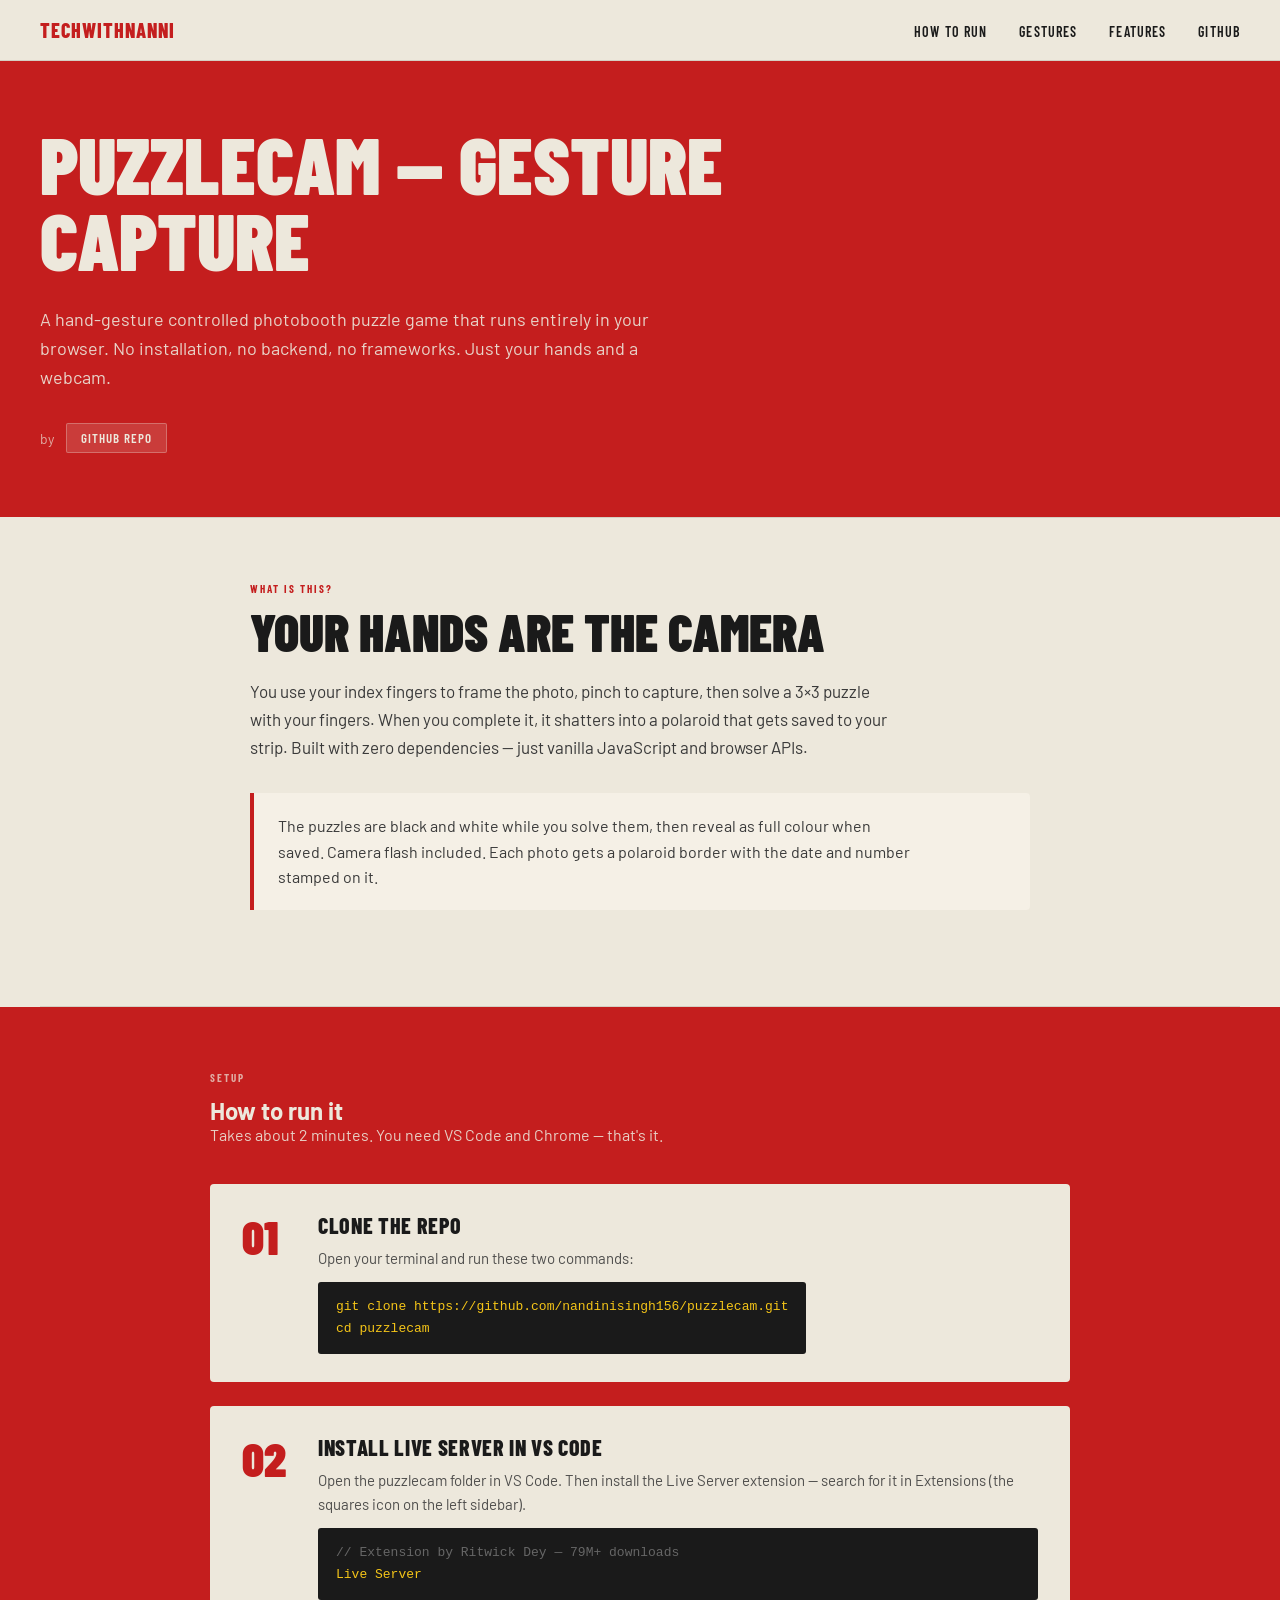
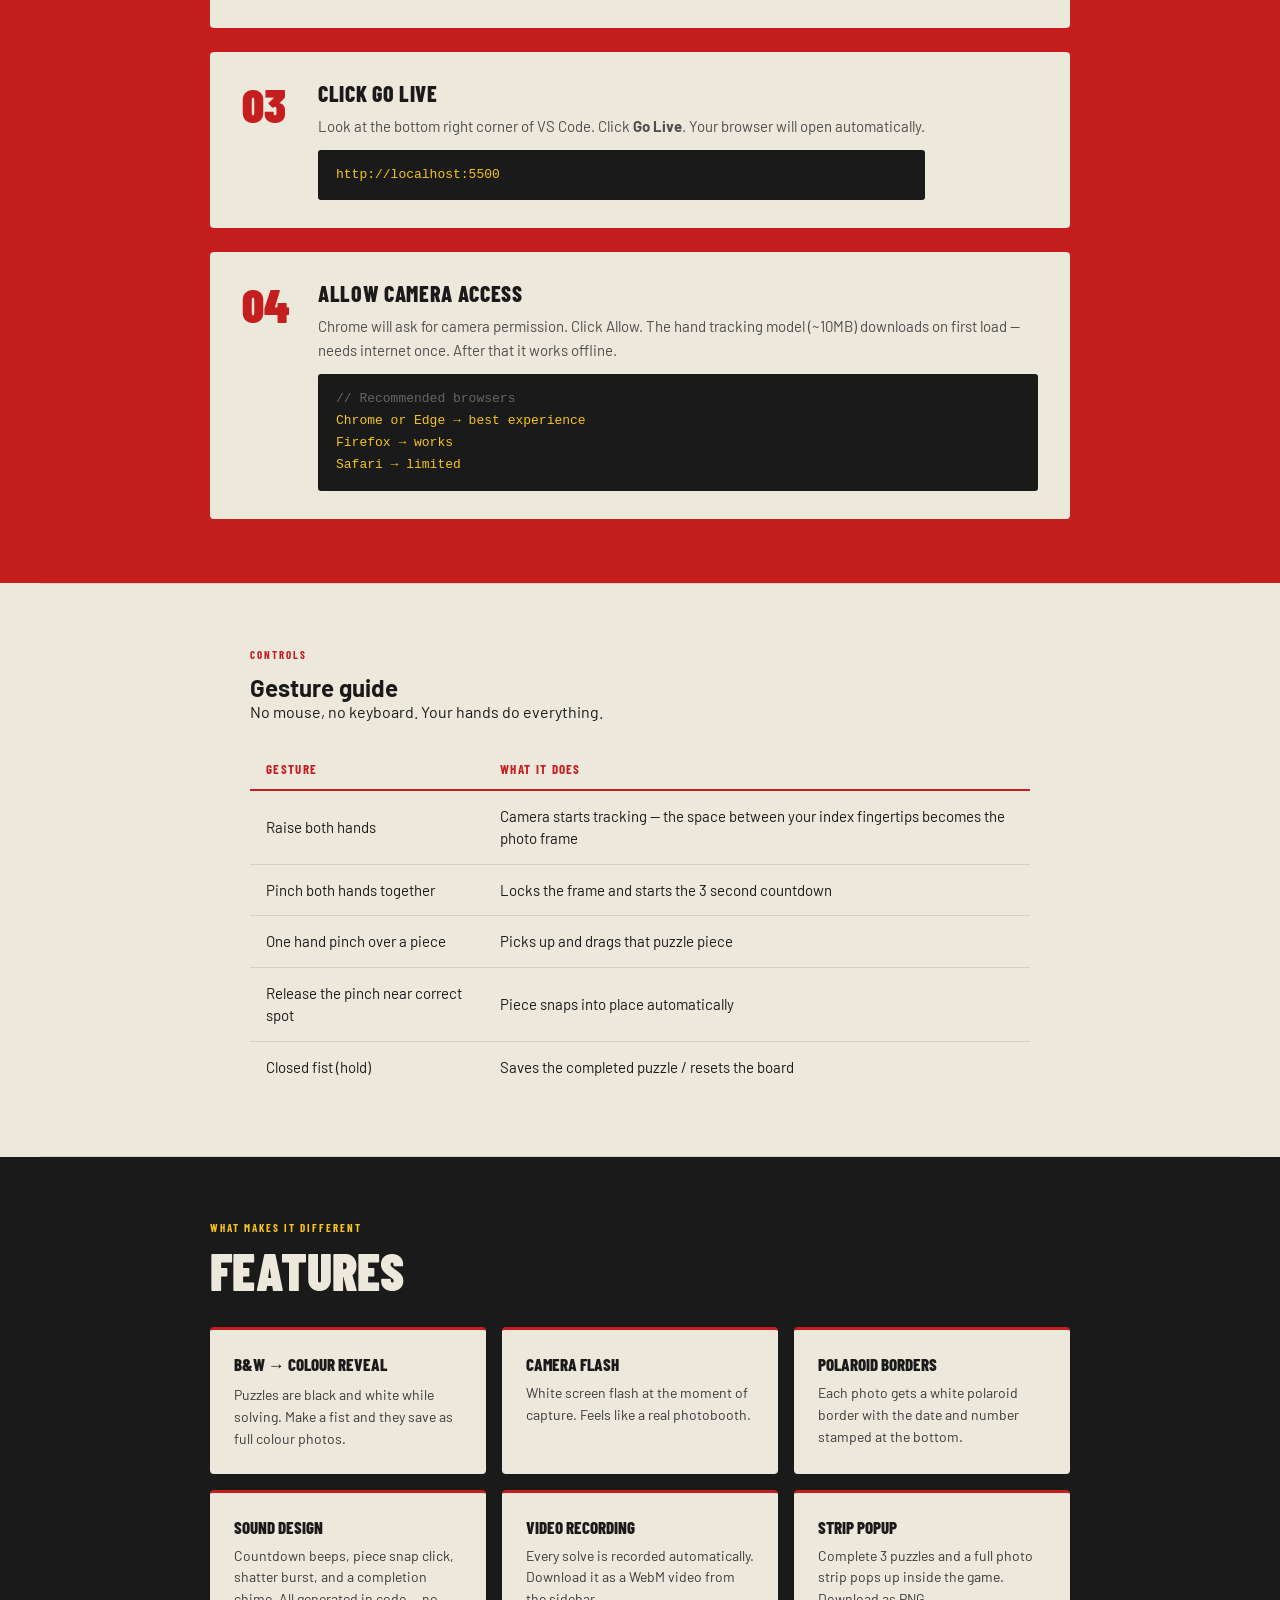
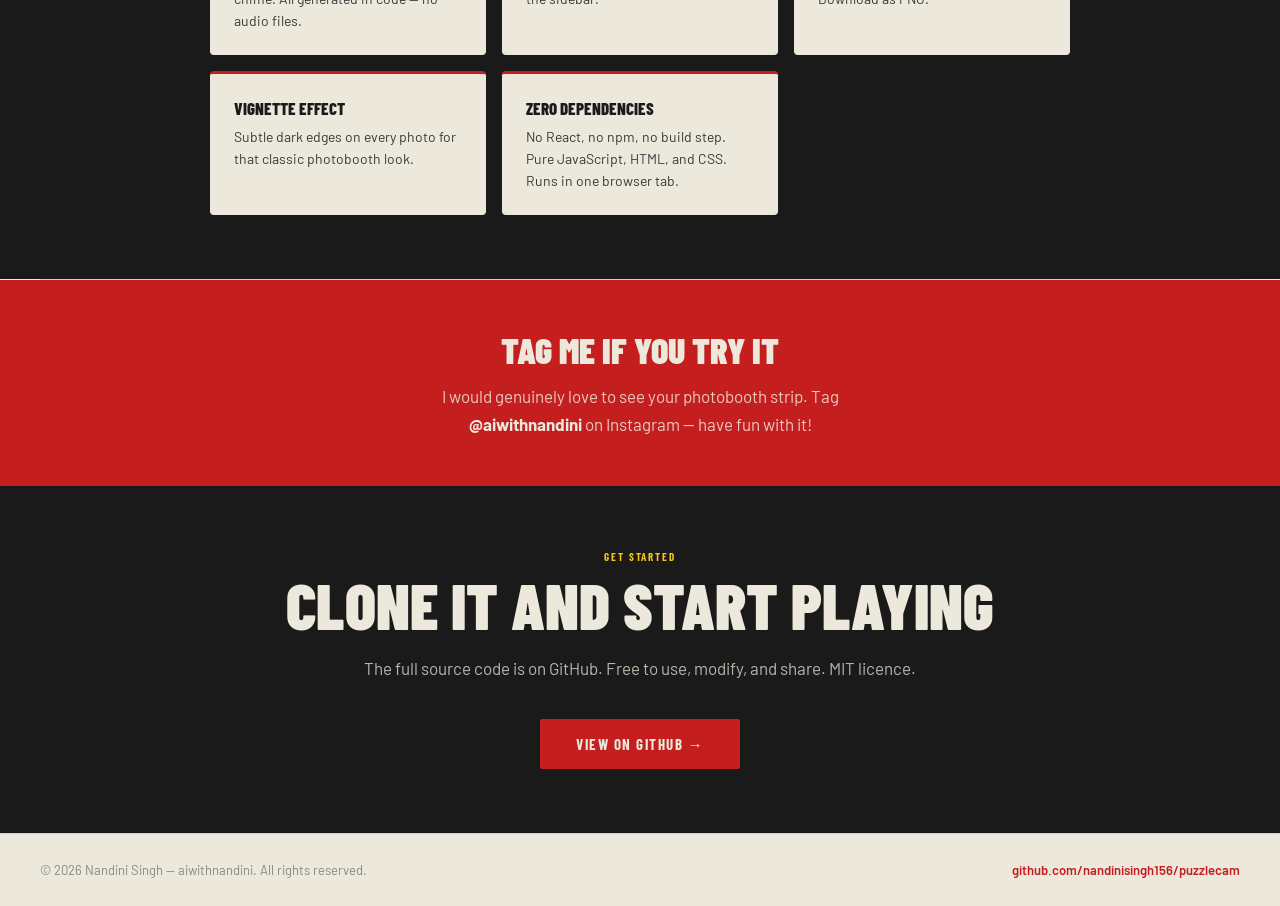
==== guide.html @ 23d691db "Initial commit" ====
<!DOCTYPE html>
<html lang="en">
<head>
<meta charset="UTF-8" />
<meta name="viewport" content="width=device-width, initial-scale=1.0" />
<title>PuzzleCam Guide — aiwithunnati</title>
<link href="https://fonts.googleapis.com/css2?family=Barlow+Condensed:wght@400;600;700;800;900&family=Barlow:wght@400;500;600&display=swap" rel="stylesheet" />
<style>
* { margin: 0; padding: 0; box-sizing: border-box; }

body {
  background: #EDE8DC;
  font-family: 'Barlow', sans-serif;
  color: #1a1a1a;
}

nav {
  background: #EDE8DC;
  border-bottom: 1px solid #d4cfc3;
  padding: 18px 40px;
  display: flex;
  align-items: center;
  justify-content: space-between;
}

.nav-brand {
  font-family: 'Barlow Condensed', sans-serif;
  font-weight: 800;
  font-size: 20px;
  letter-spacing: 0.05em;
  color: #C41E1E;
  text-transform: uppercase;
}

.nav-links {
  display: flex;
  gap: 32px;
  list-style: none;
}

.nav-links a {
  font-family: 'Barlow Condensed', sans-serif;
  font-weight: 600;
  font-size: 14px;
  letter-spacing: 0.08em;
  text-transform: uppercase;
  color: #1a1a1a;
  text-decoration: none;
}

.nav-links a:hover { color: #C41E1E; }

.hero {
  background: #C41E1E;
  padding: 64px 40px;
  color: #EDE8DC;
}

.hero-label {
  font-family: 'Barlow Condensed', sans-serif;
  font-size: 13px;
  font-weight: 600;
  letter-spacing: 0.15em;
  text-transform: uppercase;
  color: #EDE8DC;
  opacity: 0.7;
  margin-bottom: 16px;
}

.hero h1 {
  font-family: 'Barlow Condensed', sans-serif;
  font-weight: 900;
  font-size: clamp(48px, 8vw, 80px);
  line-height: 0.95;
  text-transform: uppercase;
  color: #EDE8DC;
  max-width: 800px;
  margin-bottom: 28px;
}

.hero p {
  font-size: 18px;
  line-height: 1.6;
  max-width: 620px;
  color: #EDE8DC;
  opacity: 0.9;
}

.by-line {
  margin-top: 32px;
  display: flex;
  align-items: center;
  gap: 12px;
  flex-wrap: wrap;
}

.by-line span {
  font-size: 14px;
  opacity: 0.7;
}

.tag {
  display: inline-flex;
  align-items: center;
  gap: 6px;
  background: rgba(237,232,220,0.15);
  border: 1px solid rgba(237,232,220,0.3);
  color: #EDE8DC;
  font-family: 'Barlow Condensed', sans-serif;
  font-weight: 600;
  font-size: 13px;
  letter-spacing: 0.08em;
  text-transform: uppercase;
  padding: 6px 14px;
  border-radius: 2px;
  text-decoration: none;
}

.tag:hover { background: rgba(237,232,220,0.25); }

.section {
  padding: 64px 40px;
  max-width: 860px;
  margin: 0 auto;
}

.section-label {
  font-family: 'Barlow Condensed', sans-serif;
  font-size: 11px;
  font-weight: 700;
  letter-spacing: 0.18em;
  text-transform: uppercase;
  color: #C41E1E;
  margin-bottom: 12px;
}

.section h2 {
  font-family: 'Barlow Condensed', sans-serif;
  font-weight: 900;
  font-size: clamp(32px, 5vw, 52px);
  text-transform: uppercase;
  line-height: 0.95;
  margin-bottom: 20px;
}

.section p {
  font-size: 17px;
  line-height: 1.65;
  color: #3a3a3a;
  max-width: 640px;
}

.callout {
  background: #f5f0e6;
  border-left: 4px solid #C41E1E;
  padding: 20px 24px;
  margin: 32px 0;
  border-radius: 0 4px 4px 0;
}

.callout p {
  font-size: 16px;
  color: #3a3a3a;
  line-height: 1.6;
}

.divider { border: none; border-top: 1px solid #d4cfc3; margin: 0 40px; }

.red-section {
  background: #C41E1E;
  padding: 64px 40px;
}

.red-section .section-label { color: #EDE8DC; opacity: 0.7; }
.red-section h2 { color: #EDE8DC; }
.red-section p { color: #EDE8DC; opacity: 0.88; }

.steps {
  margin-top: 40px;
  display: flex;
  flex-direction: column;
  gap: 24px;
  max-width: 860px;
  margin-left: auto;
  margin-right: auto;
}

.step-card {
  background: #EDE8DC;
  padding: 28px 32px;
  border-radius: 4px;
  display: flex;
  gap: 24px;
  align-items: flex-start;
}

.step-number {
  font-family: 'Barlow Condensed', sans-serif;
  font-weight: 900;
  font-size: 48px;
  color: #C41E1E;
  line-height: 1;
  flex-shrink: 0;
  width: 52px;
}

.step-content h3 {
  font-family: 'Barlow Condensed', sans-serif;
  font-weight: 800;
  font-size: 22px;
  text-transform: uppercase;
  letter-spacing: 0.03em;
  margin-bottom: 8px;
}

.step-content p {
  font-size: 15px;
  line-height: 1.6;
  color: #3a3a3a;
  margin-bottom: 12px;
}

.code-block {
  background: #1a1a1a;
  color: #f5c518;
  font-family: 'Courier New', monospace;
  font-size: 13px;
  padding: 14px 18px;
  border-radius: 3px;
  line-height: 1.7;
  overflow-x: auto;
  margin-top: 10px;
}

.code-block .comment { color: #666; }

.gestures-section {
  padding: 64px 40px;
  max-width: 860px;
  margin: 0 auto;
}

.gesture-table {
  width: 100%;
  border-collapse: collapse;
  margin-top: 28px;
}

.gesture-table th {
  font-family: 'Barlow Condensed', sans-serif;
  font-weight: 700;
  font-size: 13px;
  letter-spacing: 0.1em;
  text-transform: uppercase;
  color: #C41E1E;
  text-align: left;
  padding: 12px 16px;
  border-bottom: 2px solid #C41E1E;
}

.gesture-table td {
  font-size: 15px;
  padding: 14px 16px;
  border-bottom: 1px solid #d4cfc3;
  color: #1a1a1a;
  line-height: 1.5;
}

.gesture-table tr:last-child td { border-bottom: none; }
.gesture-table tr:hover td { background: rgba(196,30,30,0.04); }

.features-grid {
  display: grid;
  grid-template-columns: repeat(auto-fit, minmax(240px, 1fr));
  gap: 16px;
  margin-top: 32px;
  max-width: 860px;
  margin-left: auto;
  margin-right: auto;
}

.feature-card {
  background: #EDE8DC;
  padding: 24px;
  border-radius: 4px;
  border-top: 3px solid #C41E1E;
}

.feature-card h4 {
  font-family: 'Barlow Condensed', sans-serif;
  font-weight: 800;
  font-size: 17px;
  text-transform: uppercase;
  margin-bottom: 8px;
}

.feature-card p {
  font-size: 14px;
  color: #3a3a3a;
  line-height: 1.55;
}

.cta-section {
  background: #1a1a1a;
  padding: 64px 40px;
  text-align: center;
}

.cta-section .section-label { color: #f5c518; }

.cta-section h2 {
  font-family: 'Barlow Condensed', sans-serif;
  font-weight: 900;
  font-size: clamp(36px, 6vw, 64px);
  text-transform: uppercase;
  color: #EDE8DC;
  line-height: 0.95;
  margin-bottom: 20px;
}

.cta-section p {
  font-size: 17px;
  color: rgba(237,232,220,0.75);
  max-width: 560px;
  margin: 0 auto 36px;
  line-height: 1.6;
}

.btn {
  display: inline-block;
  font-family: 'Barlow Condensed', sans-serif;
  font-weight: 700;
  font-size: 15px;
  letter-spacing: 0.1em;
  text-transform: uppercase;
  padding: 16px 36px;
  border-radius: 2px;
  text-decoration: none;
  cursor: pointer;
  transition: opacity 0.15s;
}

.btn:hover { opacity: 0.88; }

.btn-red { background: #C41E1E; color: #EDE8DC; }
.btn-outline { background: transparent; color: #EDE8DC; border: 1.5px solid rgba(237,232,220,0.4); margin-left: 12px; }

.tag-me {
  background: #C41E1E;
  padding: 48px 40px;
  text-align: center;
}

.tag-me h3 {
  font-family: 'Barlow Condensed', sans-serif;
  font-weight: 900;
  font-size: 36px;
  text-transform: uppercase;
  color: #EDE8DC;
  margin-bottom: 12px;
}

.tag-me p {
  font-size: 17px;
  color: rgba(237,232,220,0.85);
  max-width: 480px;
  margin: 0 auto;
  line-height: 1.6;
}

.tag-me strong { color: #EDE8DC; }

footer {
  background: #EDE8DC;
  border-top: 1px solid #d4cfc3;
  padding: 28px 40px;
  display: flex;
  align-items: center;
  justify-content: space-between;
  flex-wrap: wrap;
  gap: 12px;
}

footer p {
  font-size: 13px;
  color: #888;
}

footer a {
  font-size: 13px;
  color: #C41E1E;
  text-decoration: none;
  font-weight: 600;
}

@media (max-width: 600px) {
  nav { padding: 16px 20px; }
  .nav-links { display: none; }
  .hero, .section, .red-section, .gestures-section, .cta-section, .tag-me { padding: 48px 20px; }
  .divider { margin: 0 20px; }
  .step-card { flex-direction: column; gap: 8px; }
  .step-number { font-size: 36px; }
  footer { padding: 24px 20px; }
  .btn-outline { margin-left: 0; margin-top: 12px; }
}
</style>
</head>
<body>

<nav>
  <div class="nav-brand">techwithnanni</div>
  <ul class="nav-links">
    <li><a href="#how-to-run">How to run</a></li>
    <li><a href="#gestures">Gestures</a></li>
    <li><a href="#features">Features</a></li>
    <li><a href="https://github.com/nandinisingh156/puzzlecam" target="_blank">GitHub</a></li>
  </ul>
</nav>

<section class="hero">
  <h1>PuzzleCam — Gesture Capture</h1>
  <p>A hand-gesture controlled photobooth puzzle game that runs entirely in your browser. No installation, no backend, no frameworks. Just your hands and a webcam.</p>
  <div class="by-line">
    <span>by</span>
    <a class="tag" href="https://github.com/nandinisingh156/puzzlecam" target="_blank">GitHub Repo</a>
  </div>
</section>

<hr class="divider" />

<div class="section">
  <div class="section-label">What is this?</div>
  <h2>Your hands are the camera</h2>
  <p>You use your index fingers to frame the photo, pinch to capture, then solve a 3×3 puzzle with your fingers. When you complete it, it shatters into a polaroid that gets saved to your strip. Built with zero dependencies — just vanilla JavaScript and browser APIs.</p>
  <div class="callout">
    <p>The puzzles are black and white while you solve them, then reveal as full colour when saved. Camera flash included. Each photo gets a polaroid border with the date and number stamped on it.</p>
  </div>
</div>

<hr class="divider" />

<section class="red-section" id="how-to-run">
  <div style="max-width: 860px; margin: 0 auto;">
    <div class="section-label">Setup</div>
    <h2>How to run it</h2>
    <p>Takes about 2 minutes. You need VS Code and Chrome — that's it.</p>
  </div>

  <div class="steps">

    <div class="step-card">
      <div class="step-number">01</div>
      <div class="step-content">
        <h3>Clone the repo</h3>
        <p>Open your terminal and run these two commands:</p>
        <div class="code-block">git clone https://github.com/nandinisingh156/puzzlecam.git<br>cd puzzlecam</div>
      </div>
    </div>

    <div class="step-card">
      <div class="step-number">02</div>
      <div class="step-content">
        <h3>Install Live Server in VS Code</h3>
        <p>Open the puzzlecam folder in VS Code. Then install the Live Server extension — search for it in Extensions (the squares icon on the left sidebar).</p>
        <div class="code-block"><span class="comment">// Extension by Ritwick Dey — 79M+ downloads</span><br>Live Server</div>
      </div>
    </div>

    <div class="step-card">
      <div class="step-number">03</div>
      <div class="step-content">
        <h3>Click Go Live</h3>
        <p>Look at the bottom right corner of VS Code. Click <strong>Go Live</strong>. Your browser will open automatically.</p>
        <div class="code-block">http://localhost:5500</div>
      </div>
    </div>

    <div class="step-card">
      <div class="step-number">04</div>
      <div class="step-content">
        <h3>Allow camera access</h3>
        <p>Chrome will ask for camera permission. Click Allow. The hand tracking model (~10MB) downloads on first load — needs internet once. After that it works offline.</p>
        <div class="code-block"><span class="comment">// Recommended browsers</span><br>Chrome or Edge → best experience<br>Firefox → works<br>Safari → limited</div>
      </div>
    </div>

  </div>
</section>

<hr class="divider" />

<section class="gestures-section" id="gestures">
  <div class="section-label">Controls</div>
  <h2>Gesture guide</h2>
  <p>No mouse, no keyboard. Your hands do everything.</p>

  <table class="gesture-table">
    <thead>
      <tr>
        <th>Gesture</th>
        <th>What it does</th>
      </tr>
    </thead>
    <tbody>
      <tr>
        <td>Raise both hands</td>
        <td>Camera starts tracking — the space between your index fingertips becomes the photo frame</td>
      </tr>
      <tr>
        <td>Pinch both hands together</td>
        <td>Locks the frame and starts the 3 second countdown</td>
      </tr>
      <tr>
        <td>One hand pinch over a piece</td>
        <td>Picks up and drags that puzzle piece</td>
      </tr>
      <tr>
        <td>Release the pinch near correct spot</td>
        <td>Piece snaps into place automatically</td>
      </tr>
      <tr>
        <td>Closed fist (hold)</td>
        <td>Saves the completed puzzle / resets the board</td>
      </tr>
    </tbody>
  </table>
</section>

<hr class="divider" />

<section style="background: #1a1a1a; padding: 64px 40px;" id="features">
  <div style="max-width: 860px; margin: 0 auto;">
    <div class="section-label" style="color: #f5c518;">What makes it different</div>
    <h2 style="color: #EDE8DC; font-family: 'Barlow Condensed', sans-serif; font-weight: 900; font-size: clamp(32px, 5vw, 52px); text-transform: uppercase; line-height: 0.95; margin-bottom: 8px;">Features</h2>
  </div>
  <div class="features-grid">
    <div class="feature-card">
      <h4>B&W → Colour reveal</h4>
      <p>Puzzles are black and white while solving. Make a fist and they save as full colour photos.</p>
    </div>
    <div class="feature-card">
      <h4>Camera flash</h4>
      <p>White screen flash at the moment of capture. Feels like a real photobooth.</p>
    </div>
    <div class="feature-card">
      <h4>Polaroid borders</h4>
      <p>Each photo gets a white polaroid border with the date and number stamped at the bottom.</p>
    </div>
    <div class="feature-card">
      <h4>Sound design</h4>
      <p>Countdown beeps, piece snap click, shatter burst, and a completion chime. All generated in code — no audio files.</p>
    </div>
    <div class="feature-card">
      <h4>Video recording</h4>
      <p>Every solve is recorded automatically. Download it as a WebM video from the sidebar.</p>
    </div>
    <div class="feature-card">
      <h4>Strip popup</h4>
      <p>Complete 3 puzzles and a full photo strip pops up inside the game. Download as PNG.</p>
    </div>
    <div class="feature-card">
      <h4>Vignette effect</h4>
      <p>Subtle dark edges on every photo for that classic photobooth look.</p>
    </div>
    <div class="feature-card">
      <h4>Zero dependencies</h4>
      <p>No React, no npm, no build step. Pure JavaScript, HTML, and CSS. Runs in one browser tab.</p>
    </div>
  </div>
</section>

<hr class="divider" />

<section class="tag-me">
  <h3>Tag me if you try it</h3>
  <p>I would genuinely love to see your photobooth strip. Tag <strong>@aiwithnandini</strong> on Instagram — have fun with it!</p>
</section>

<section class="cta-section">
  <div class="section-label">Get started</div>
  <h2>Clone it and start playing</h2>
  <p>The full source code is on GitHub. Free to use, modify, and share. MIT licence.</p>
  <div>
    <a class="btn btn-red" href="https://github.com/nandinisingh156/puzzlecam" target="_blank">View on GitHub →</a>
  </div>
</section>

<footer>
  <p>© 2026 Nandini Singh — aiwithnandini. All rights reserved.</p>
  <a href="https://github.com/nandinisingh156/puzzlecam" target="_blank">github.com/nandinisingh156/puzzlecam</a>
</footer>

</body>
</html>
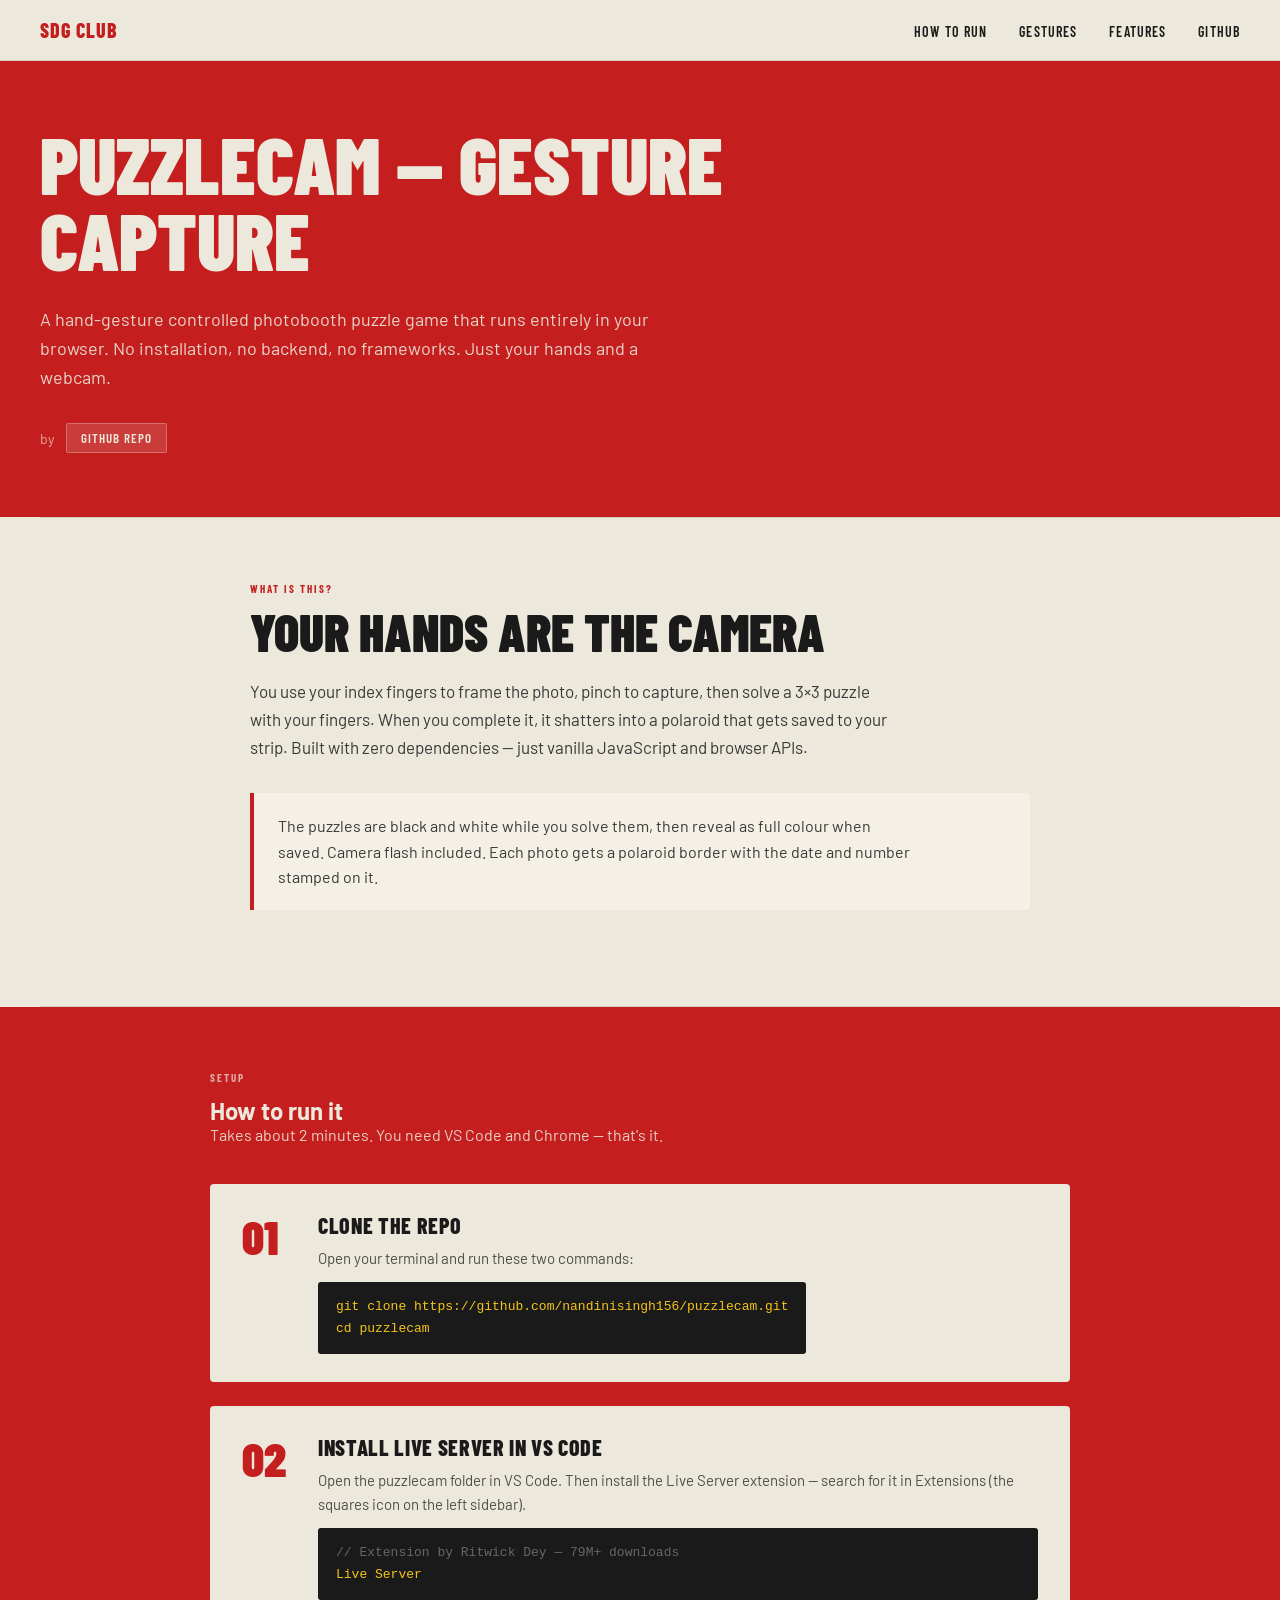
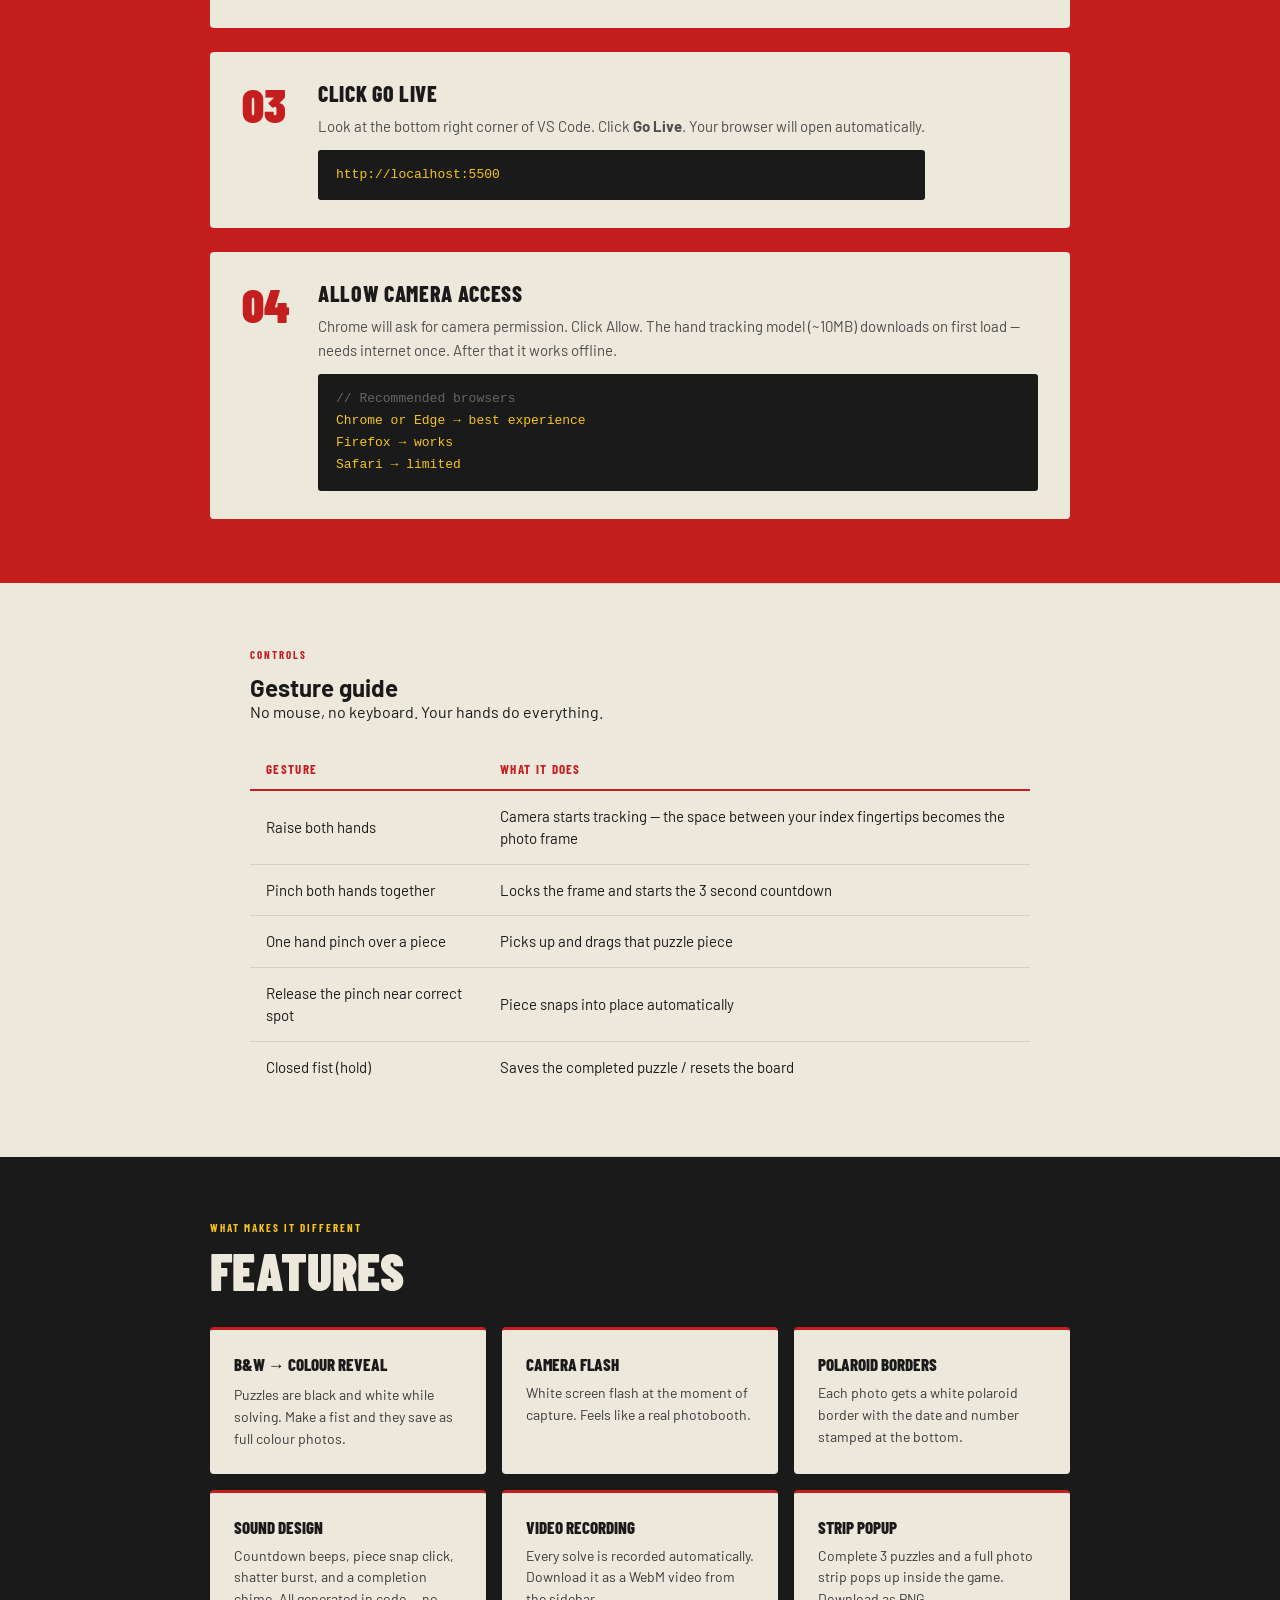
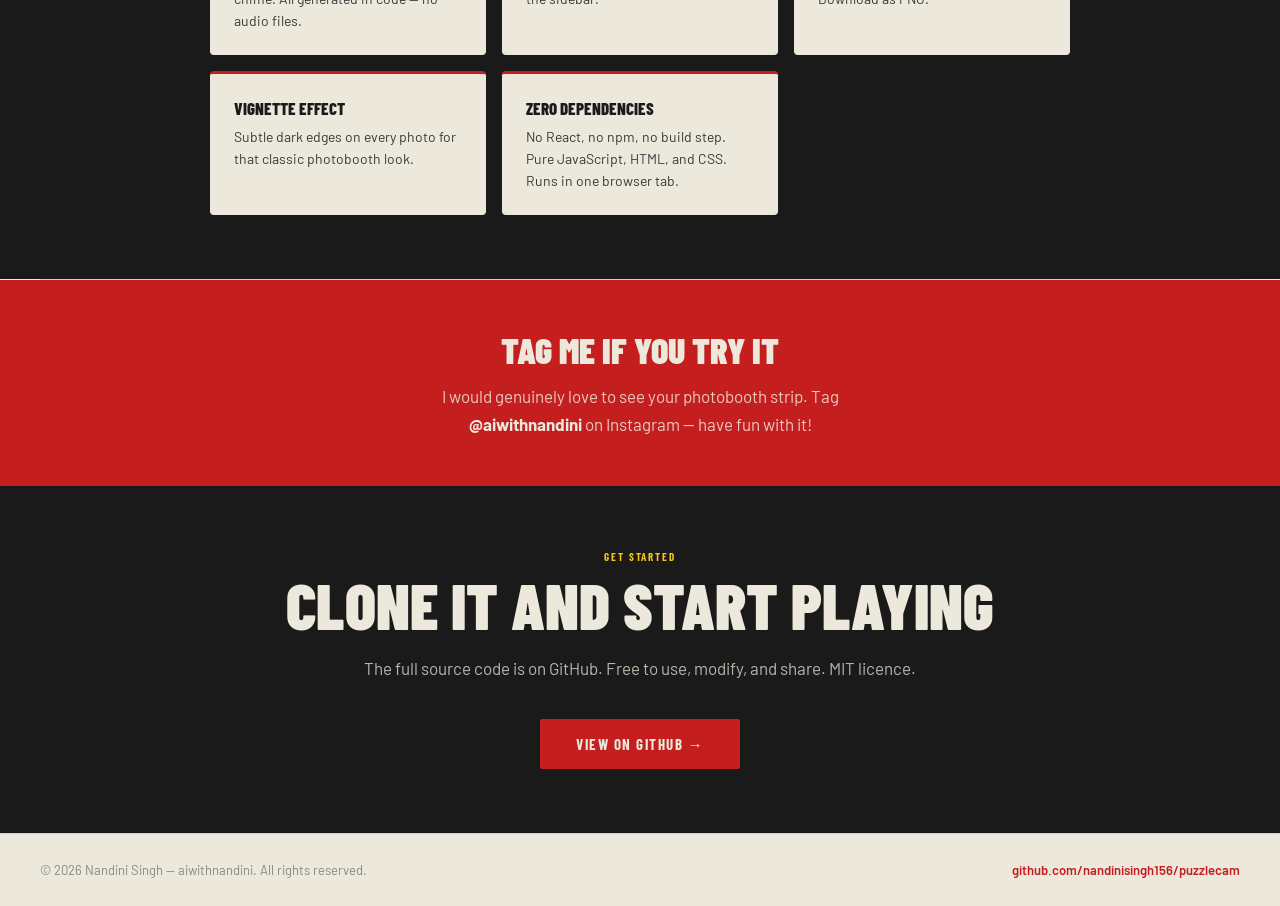
==== commit c9156ac8: "Name change" ====
--- a/guide.html
+++ b/guide.html
@@ -408,7 +408,7 @@
 <body>
 
 <nav>
-  <div class="nav-brand">techwithnanni</div>
+  <div class="nav-brand">SDG CLUB</div>
   <ul class="nav-links">
     <li><a href="#how-to-run">How to run</a></li>
     <li><a href="#gestures">Gestures</a></li>
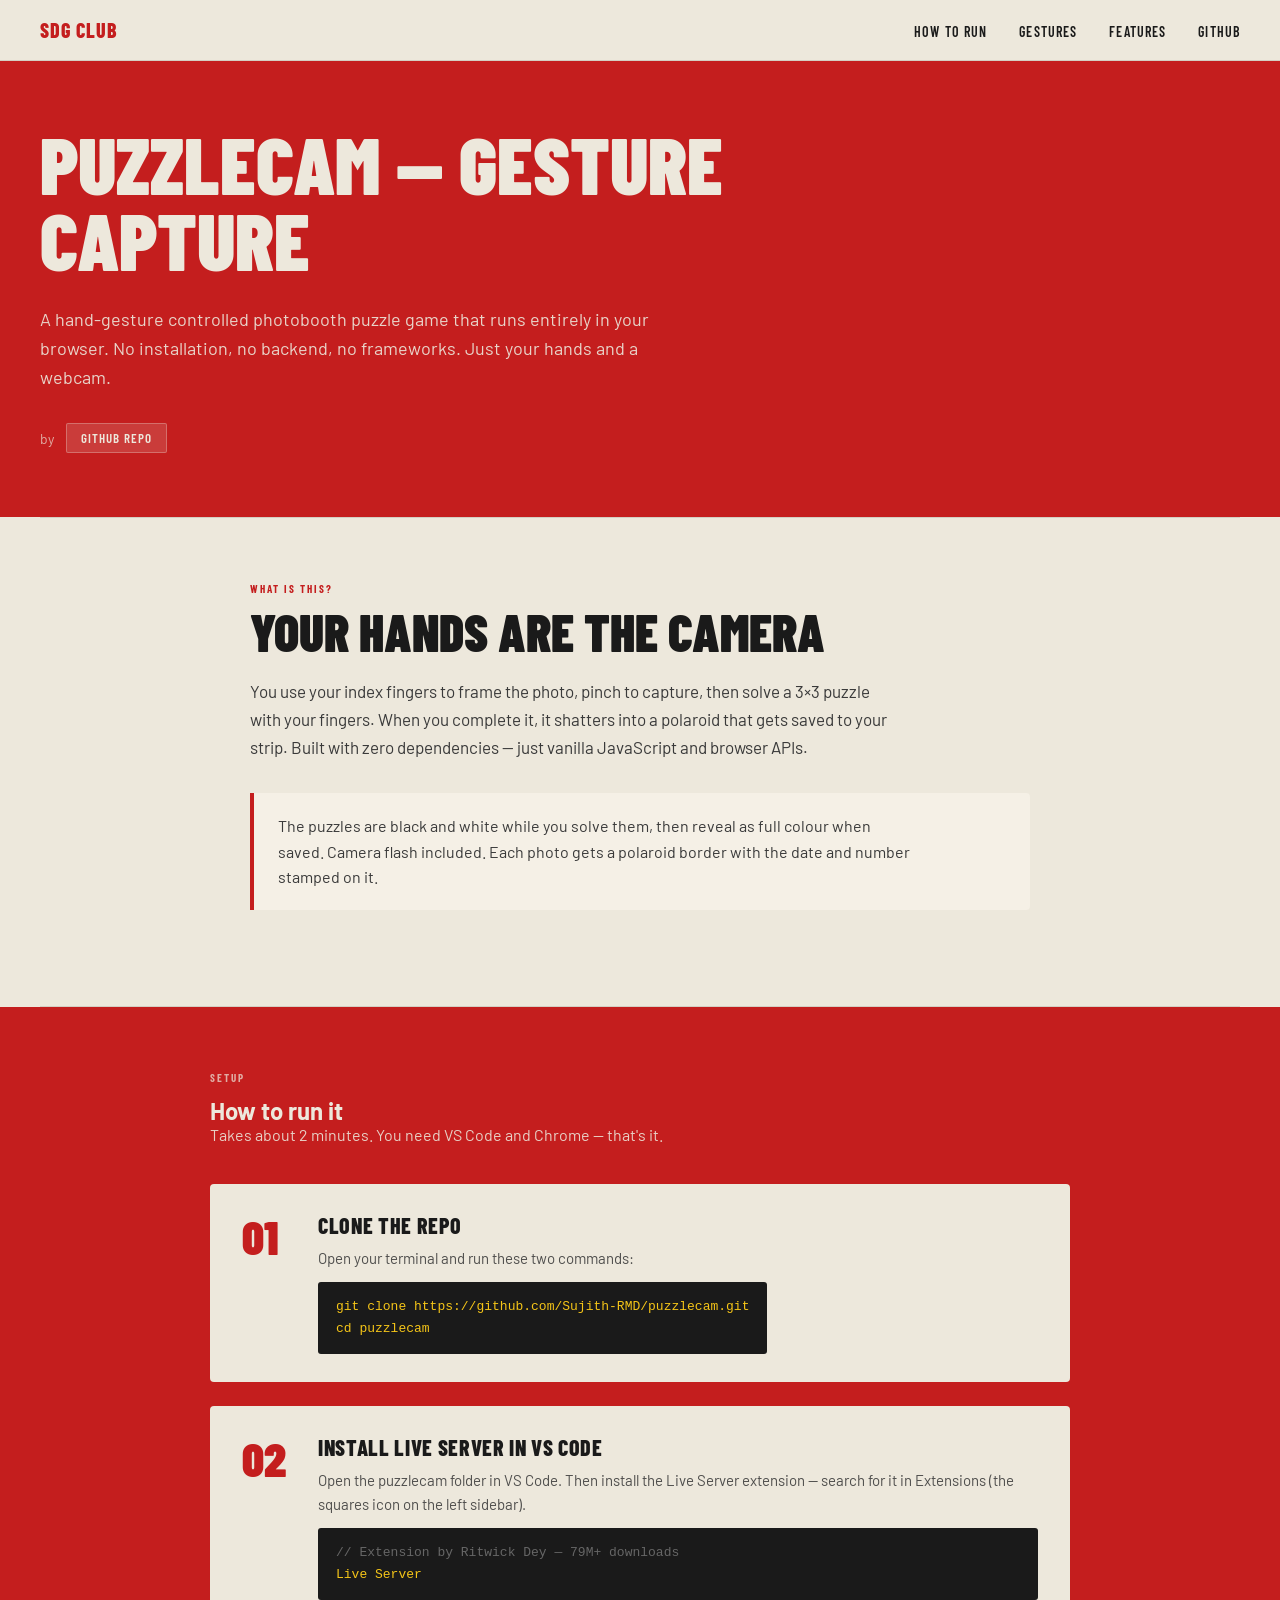
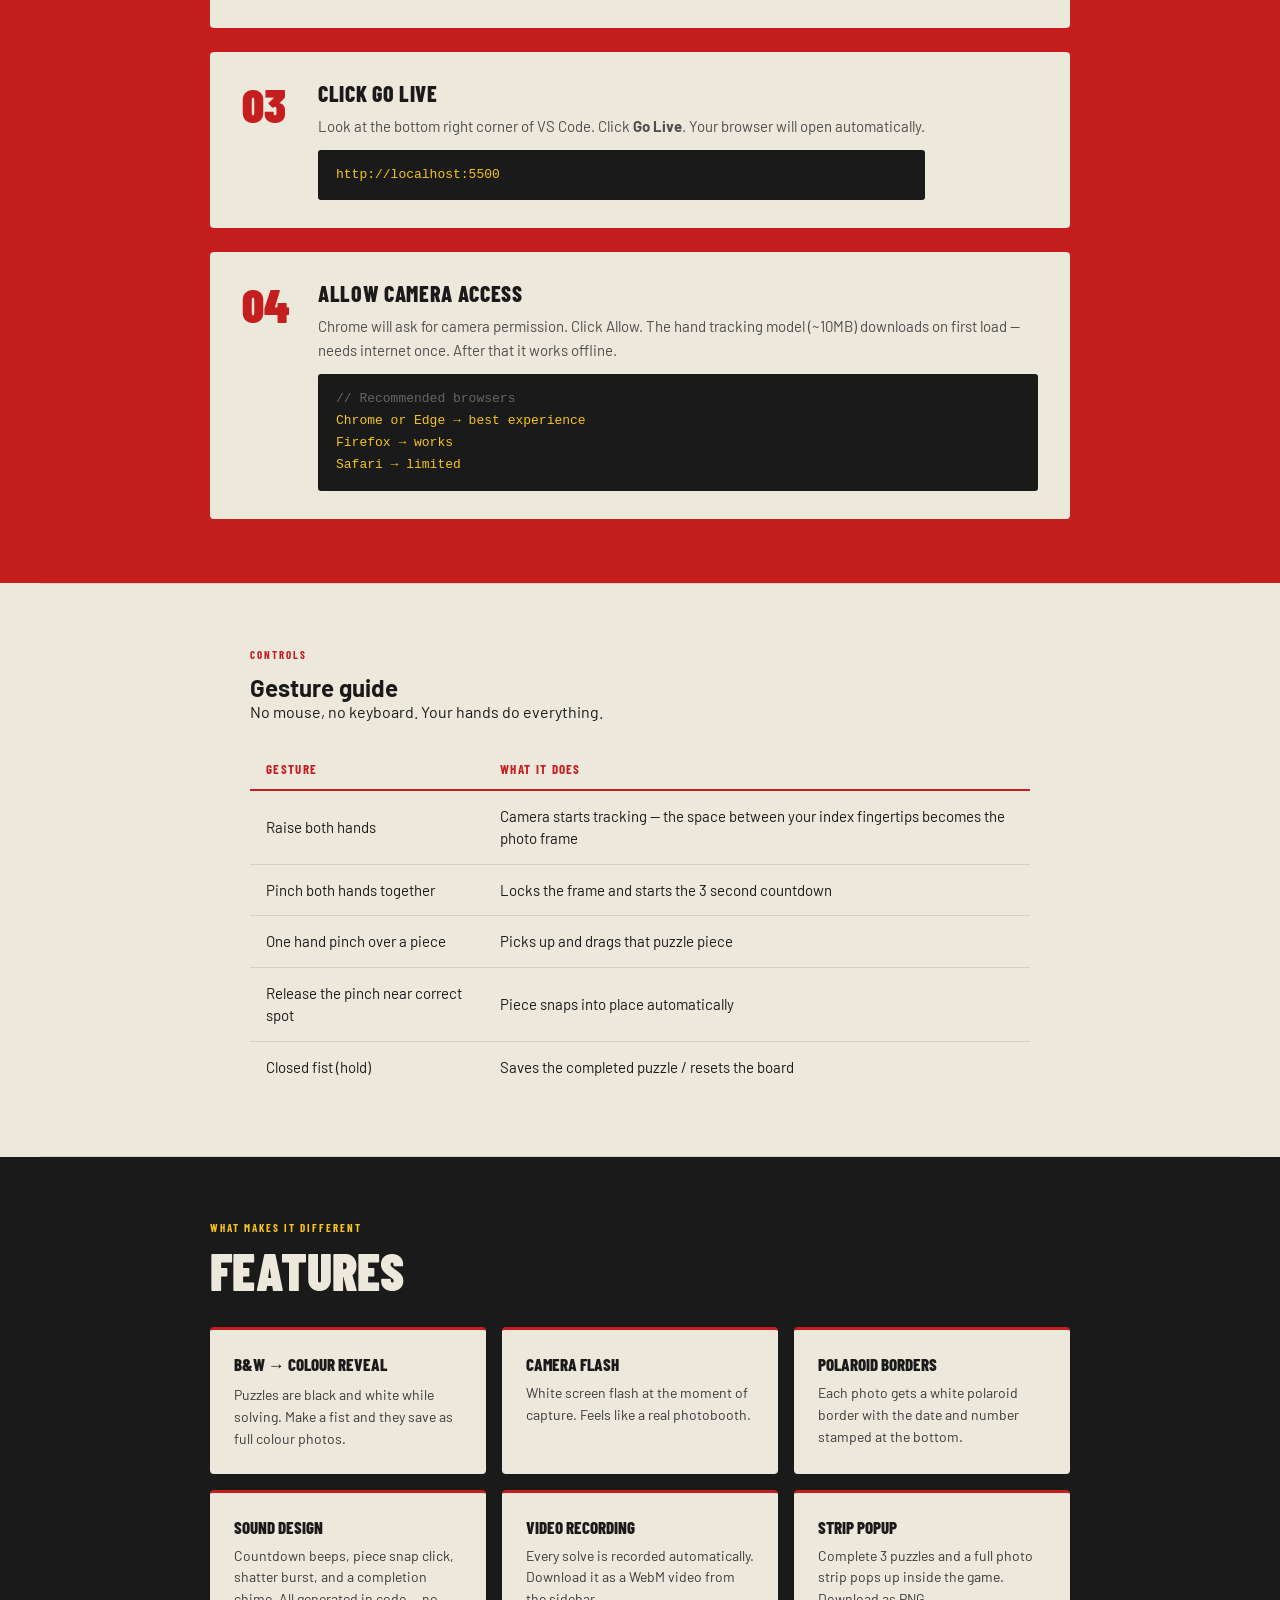
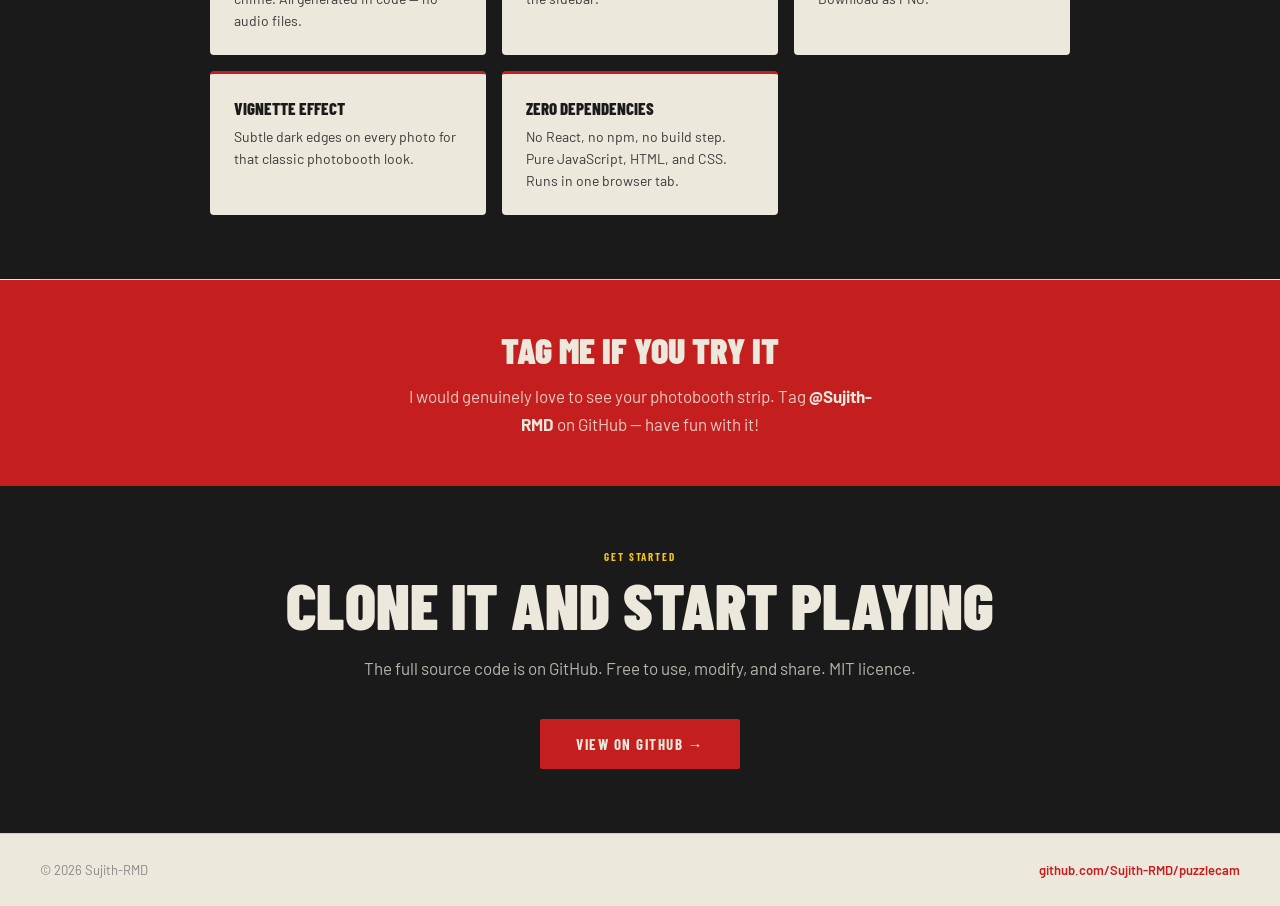
==== commit 7aa1fe0a: "Fixed README and some minor changes in guide.html" ====
--- a/guide.html
+++ b/guide.html
@@ -3,7 +3,7 @@
 <head>
 <meta charset="UTF-8" />
 <meta name="viewport" content="width=device-width, initial-scale=1.0" />
-<title>PuzzleCam Guide — aiwithunnati</title>
+<title>PuzzleCam Guide — Sujith-RMD</title>
 <link href="https://fonts.googleapis.com/css2?family=Barlow+Condensed:wght@400;600;700;800;900&family=Barlow:wght@400;500;600&display=swap" rel="stylesheet" />
 <style>
 * { margin: 0; padding: 0; box-sizing: border-box; }
@@ -413,7 +413,7 @@
     <li><a href="#how-to-run">How to run</a></li>
     <li><a href="#gestures">Gestures</a></li>
     <li><a href="#features">Features</a></li>
-    <li><a href="https://github.com/nandinisingh156/puzzlecam" target="_blank">GitHub</a></li>
+    <li><a href="https://github.com/Sujith/puzzlecam" target="_blank">GitHub</a></li>
   </ul>
 </nav>
 
@@ -422,7 +422,7 @@
   <p>A hand-gesture controlled photobooth puzzle game that runs entirely in your browser. No installation, no backend, no frameworks. Just your hands and a webcam.</p>
   <div class="by-line">
     <span>by</span>
-    <a class="tag" href="https://github.com/nandinisingh156/puzzlecam" target="_blank">GitHub Repo</a>
+    <a class="tag" href="https://github.com/Sujith-RMD/puzzlecam" target="_blank">GitHub Repo</a>
   </div>
 </section>
 
@@ -453,7 +453,7 @@
       <div class="step-content">
         <h3>Clone the repo</h3>
         <p>Open your terminal and run these two commands:</p>
-        <div class="code-block">git clone https://github.com/nandinisingh156/puzzlecam.git<br>cd puzzlecam</div>
+        <div class="code-block">git clone https://github.com/Sujith-RMD/puzzlecam.git<br>cd puzzlecam</div>
       </div>
     </div>
 
@@ -573,7 +573,7 @@
 
 <section class="tag-me">
   <h3>Tag me if you try it</h3>
-  <p>I would genuinely love to see your photobooth strip. Tag <strong>@aiwithnandini</strong> on Instagram — have fun with it!</p>
+  <p>I would genuinely love to see your photobooth strip. Tag <strong>@Sujith-RMD</strong> on GitHub — have fun with it!</p>
 </section>
 
 <section class="cta-section">
@@ -581,13 +581,13 @@
   <h2>Clone it and start playing</h2>
   <p>The full source code is on GitHub. Free to use, modify, and share. MIT licence.</p>
   <div>
-    <a class="btn btn-red" href="https://github.com/nandinisingh156/puzzlecam" target="_blank">View on GitHub →</a>
+    <a class="btn btn-red" href="https://github.com/Sujith-RMD/puzzlecam" target="_blank">View on GitHub →</a>
   </div>
 </section>
 
 <footer>
-  <p>© 2026 Nandini Singh — aiwithnandini. All rights reserved.</p>
-  <a href="https://github.com/nandinisingh156/puzzlecam" target="_blank">github.com/nandinisingh156/puzzlecam</a>
+  <p>© 2026 Sujith-RMD</p>
+  <a href="https://github.com/Sujith-RMD/puzzlecam" target="_blank">github.com/Sujith-RMD/puzzlecam</a>
 </footer>
 
 </body>
